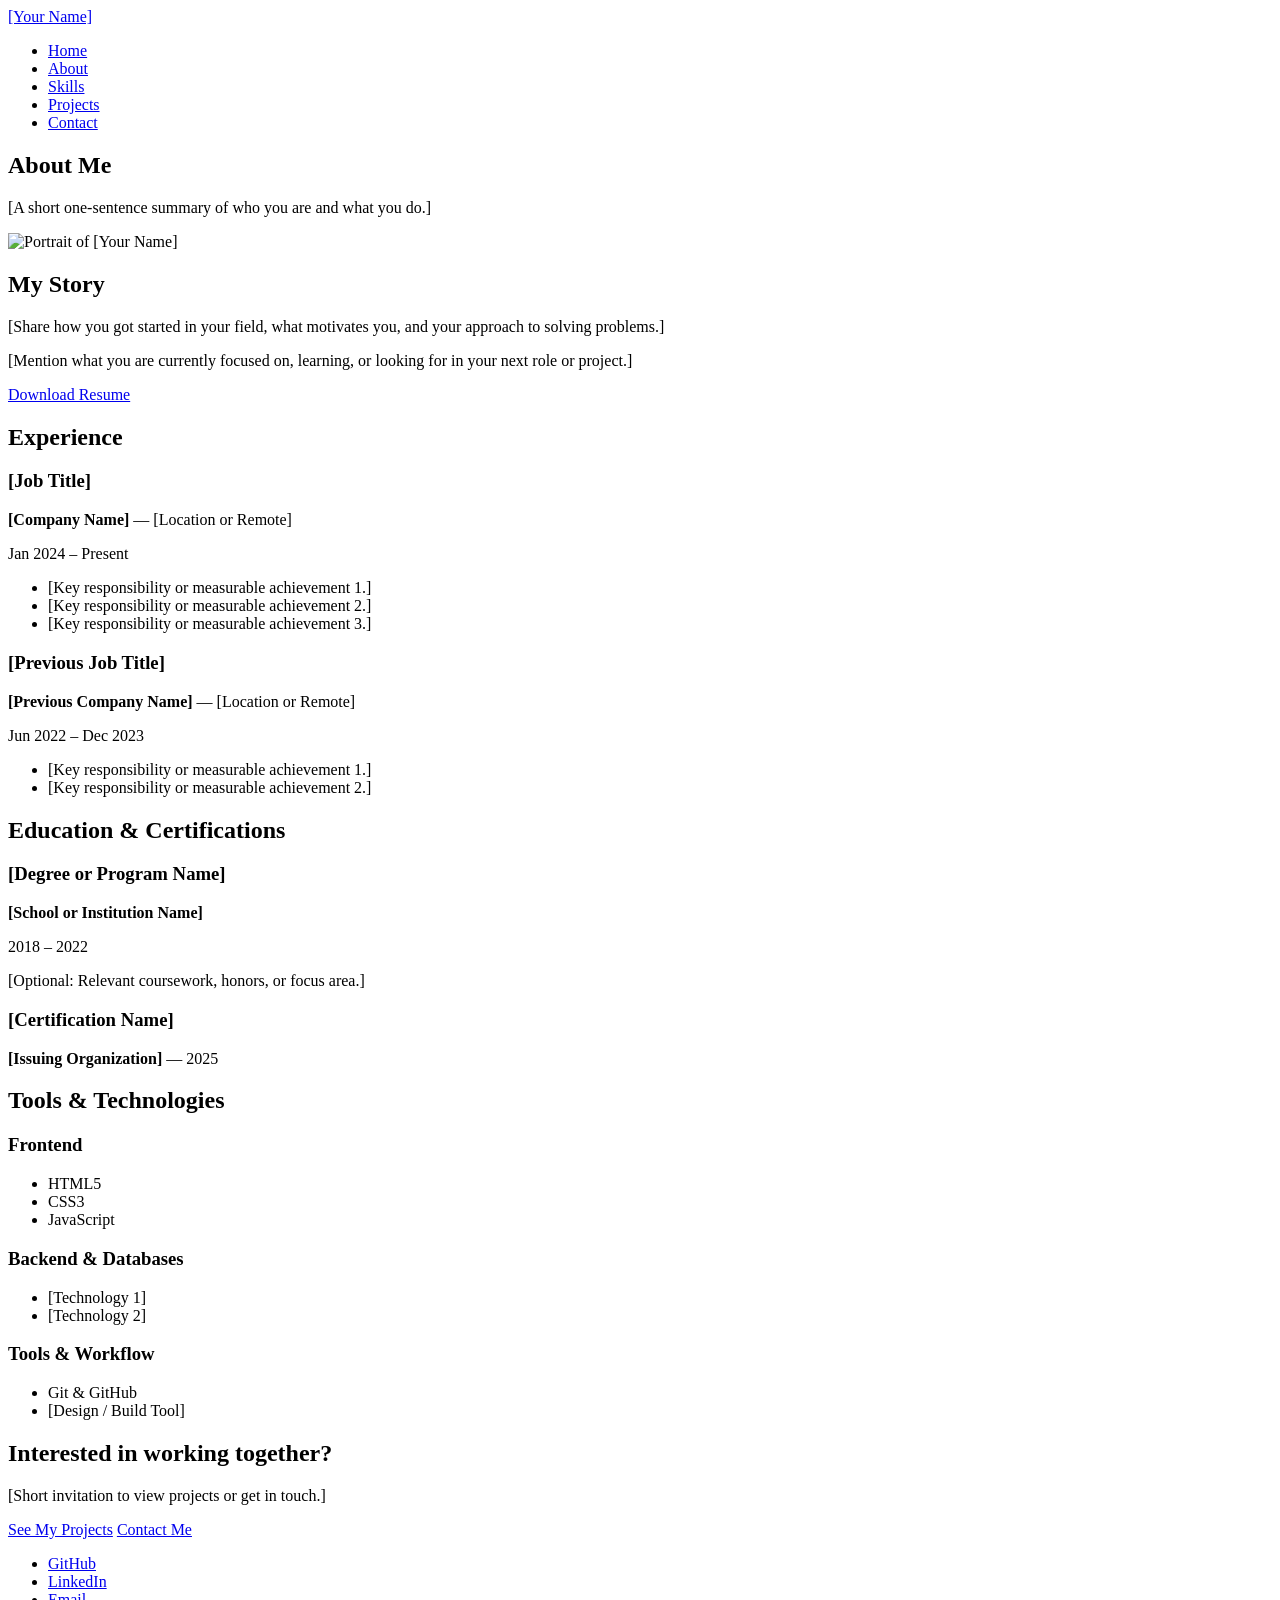
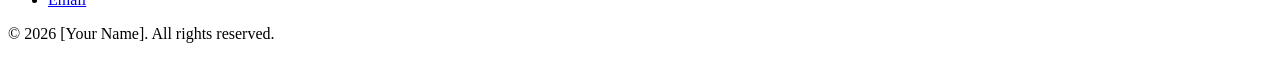
==== about.html @ 91abab89 "html structure of menu sir" ====
<!DOCTYPE html>
<html lang="en">
<head>
    <meta charset="UTF-8">
    <meta name="viewport" content="width=device-width, initial-scale=1.0">
    <meta name="description" content="Learn more about [Your Name], my background, experience, and skills.">
    <title>About | [Your Name]</title>
    <!-- Link to external stylesheet -->
    <link rel="stylesheet" href="styles.css">
</head>
<body>

    <!-- Header & Navigation -->
    <header>
        <div class="logo">
            <a href="index.html">[Your Name]</a>
        </div>
        <nav aria-label="Main Navigation">
            <ul>
                <li><a href="index.html">Home</a></li>
                <li><a href="about.html" aria-current="page">About</a></li>
                <li><a href="skills.html">Skills</a></li>
                <li><a href="projects.html">Projects</a></li>
                <li><a href="contact.html">Contact</a></li>
            </ul>
        </nav>
    </header>

    <!-- Main Content -->
    <main>

        <!-- Page Intro Section -->
        <section id="about-intro">
            <h1>About Me</h1>
            <p>[A short one-sentence summary of who you are and what you do.]</p>
            <img src="assets/profile.jpg" alt="Portrait of [Your Name]">
        </section>

        <!-- Detailed Bio / Story Section -->
        <section id="biography">
            <h2>My Story</h2>
            <p>
                [Share how you got started in your field, what motivates you, 
                and your approach to solving problems.]
            </p>
            <p>
                [Mention what you are currently focused on, learning, or looking for 
                in your next role or project.]
            </p>
            <a href="assets/resume.pdf" download>Download Resume</a>
        </section>

        <!-- Work Experience Section -->
        <section id="experience">
            <h2>Experience</h2>

            <article class="experience-item">
                <h3>[Job Title]</h3>
                <p><strong>[Company Name]</strong> &mdash; [Location or Remote]</p>
                <p><time datetime="2024-01">Jan 2024</time> &ndash; Present</p>
                <ul>
                    <li>[Key responsibility or measurable achievement 1.]</li>
                    <li>[Key responsibility or measurable achievement 2.]</li>
                    <li>[Key responsibility or measurable achievement 3.]</li>
                </ul>
            </article>

            <article class="experience-item">
                <h3>[Previous Job Title]</h3>
                <p><strong>[Previous Company Name]</strong> &mdash; [Location or Remote]</p>
                <p><time datetime="2022-06">Jun 2022</time> &ndash; <time datetime="2023-12">Dec 2023</time></p>
                <ul>
                    <li>[Key responsibility or measurable achievement 1.]</li>
                    <li>[Key responsibility or measurable achievement 2.]</li>
                </ul>
            </article>
        </section>

        <!-- Education & Certifications Section -->
        <section id="education">
            <h2>Education &amp; Certifications</h2>

            <article class="education-item">
                <h3>[Degree or Program Name]</h3>
                <p><strong>[School or Institution Name]</strong></p>
                <p><time datetime="2018">2018</time> &ndash; <time datetime="2022">2022</time></p>
                <p>[Optional: Relevant coursework, honors, or focus area.]</p>
            </article>

            <article class="certification-item">
                <h3>[Certification Name]</h3>
                <p><strong>[Issuing Organization]</strong> &mdash; <time datetime="2025">2025</time></p>
            </article>
        </section>

        <!-- Categorized Skills / Tools Section -->
        <section id="skills-overview">
            <h2>Tools &amp; Technologies</h2>

            <div class="skill-group">
                <h3>Frontend</h3>
                <ul>
                    <li>HTML5</li>
                    <li>CSS3</li>
                    <li>JavaScript</li>
                </ul>
            </div>

            <div class="skill-group">
                <h3>Backend &amp; Databases</h3>
                <ul>
                    <li>[Technology 1]</li>
                    <li>[Technology 2]</li>
                </ul>
            </div>

            <div class="skill-group">
                <h3>Tools &amp; Workflow</h3>
                <ul>
                    <li>Git &amp; GitHub</li>
                    <li>[Design / Build Tool]</li>
                </ul>
            </div>
        </section>

        <!-- Call to Action Section -->
        <section id="about-cta">
            <h2>Interested in working together?</h2>
            <p>[Short invitation to view projects or get in touch.]</p>
            <a href="index.html#projects">See My Projects</a>
            <a href="index.html#contact">Contact Me</a>
        </section>

    </main>

    <!-- Footer -->
    <footer>
        <ul aria-label="Social Links">
            <li><a href="#" target="_blank" rel="noopener noreferrer">GitHub</a></li>
            <li><a href="#" target="_blank" rel="noopener noreferrer">LinkedIn</a></li>
            <li><a href="mailto:youremail@example.com">Email</a></li>
        </ul>
        <p>&copy; 2026 [Your Name]. All rights reserved.</p>
    </footer>

    <!-- Link to external JavaScript -->
    <script src="script.js"></script>
</body>
</html>
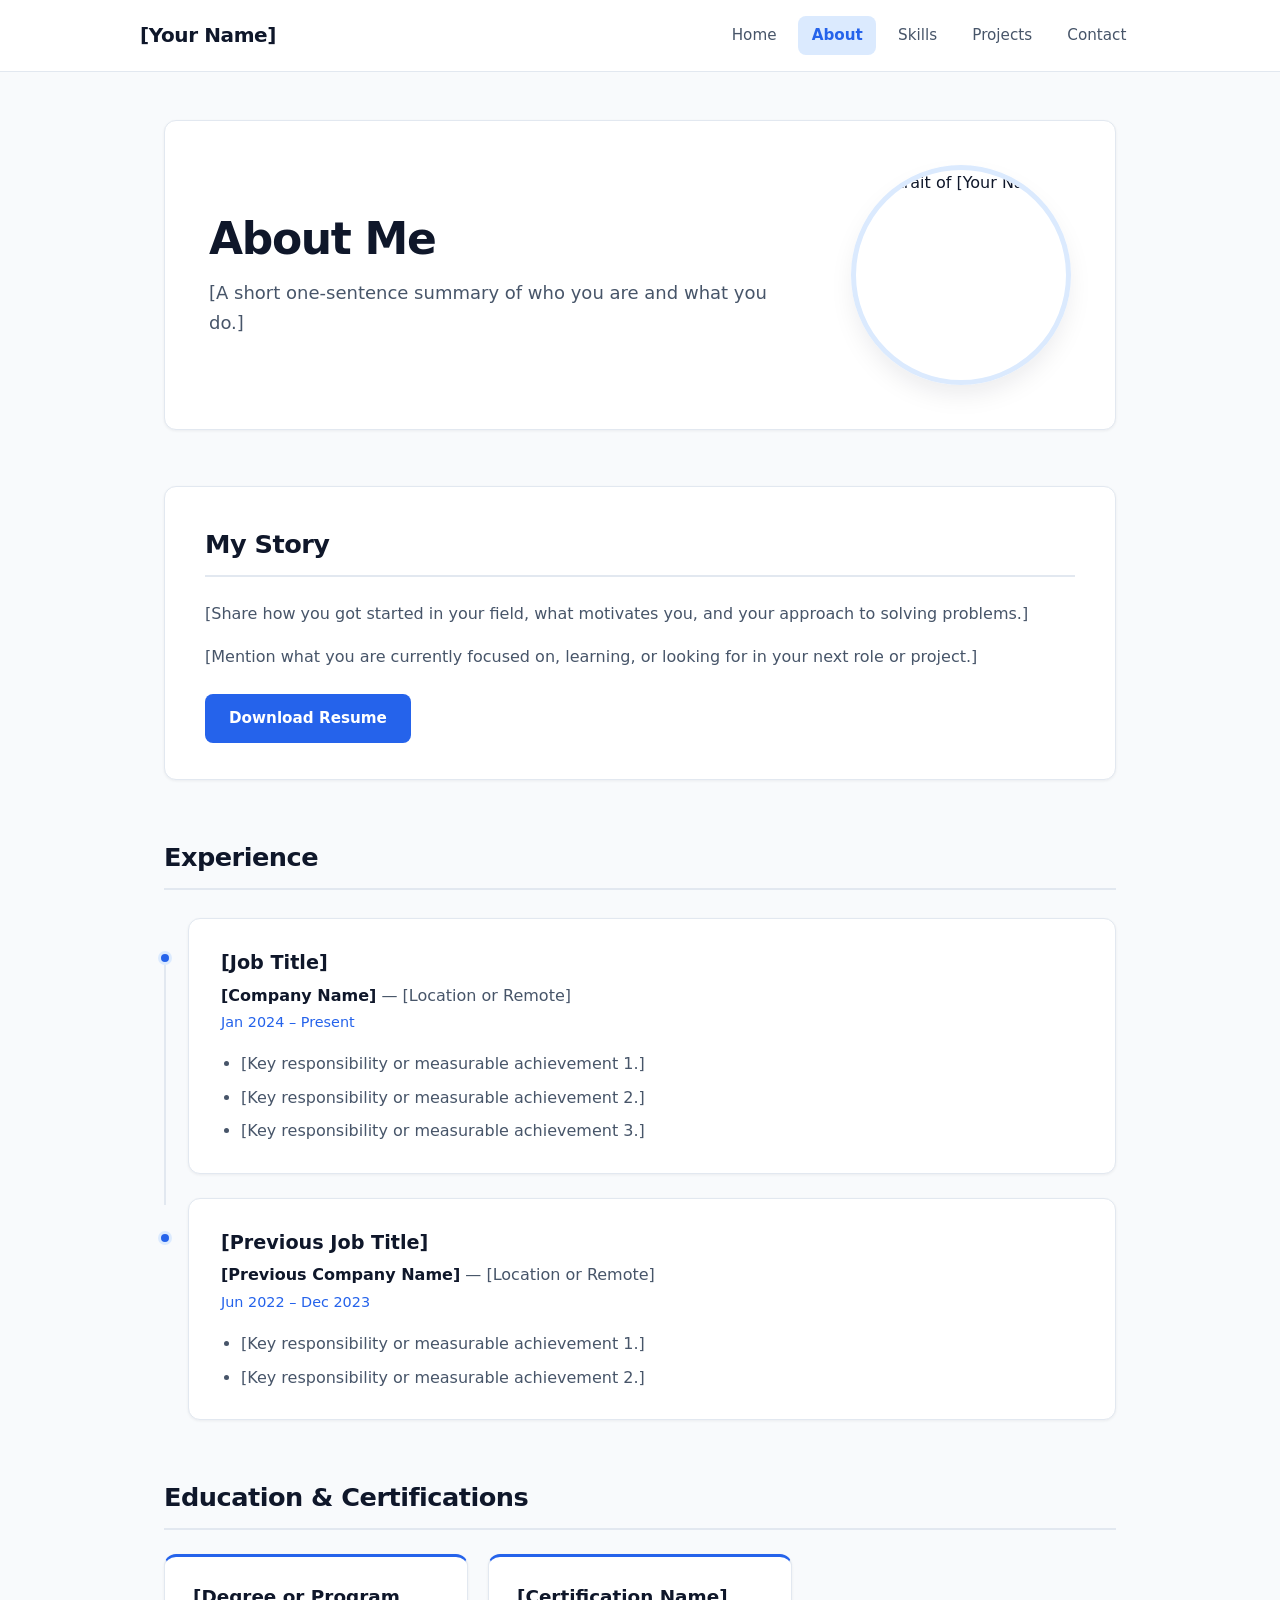
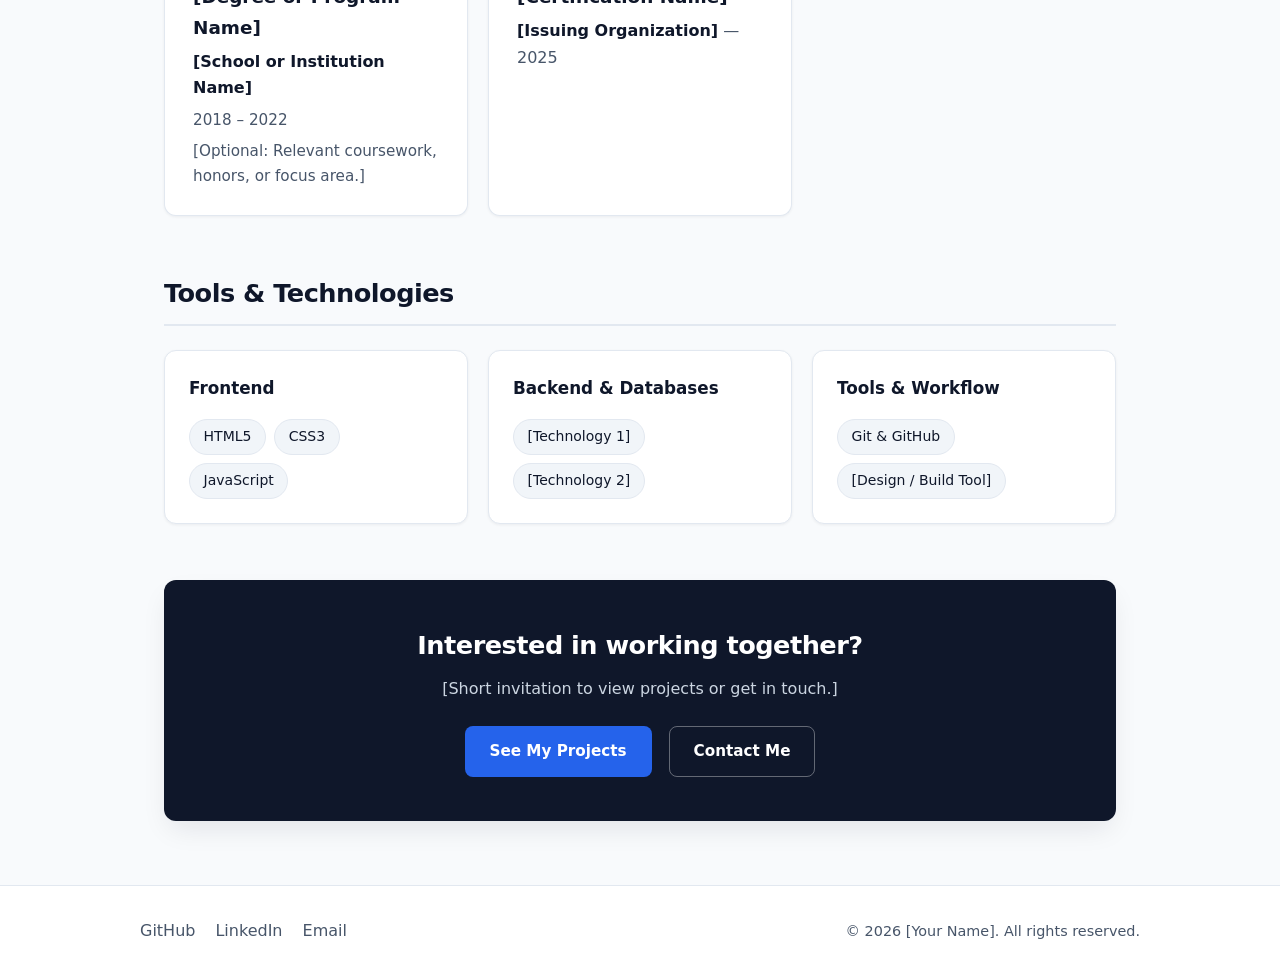
==== commit f2885ada: "gin butangan ko desing ang index kag about sir" ====
--- a/about.html
+++ b/about.html
@@ -6,7 +6,7 @@
     <meta name="description" content="Learn more about [Your Name], my background, experience, and skills.">
     <title>About | [Your Name]</title>
     <!-- Link to external stylesheet -->
-    <link rel="stylesheet" href="styles.css">
+    <link rel="stylesheet" href="asset/about.css">
 </head>
 <body>
 
--- a/asset/about.css
+++ b/asset/about.css
@@ -0,0 +1,519 @@
+/* =========================================
+   1. CSS Variables & Base Reset
+   ========================================= */
+:root {
+    --bg-main: #f8fafc;
+    --bg-surface: #ffffff;
+    --bg-subtle: #f1f5f9;
+    --text-main: #0f172a;
+    --text-muted: #475569;
+    --accent: #2563eb;
+    --accent-hover: #1d4ed8;
+    --accent-soft: #dbeafe;
+    --border: #e2e8f0;
+    --shadow-sm: 0 1px 3px rgba(15, 23, 42, 0.06);
+    --shadow-md: 0 12px 28px -6px rgba(15, 23, 42, 0.1);
+    --radius: 12px;
+    --max-width: 1000px;
+    --transition: 0.2s ease;
+}
+
+*,
+*::before,
+*::after {
+    box-sizing: border-box;
+    margin: 0;
+    padding: 0;
+}
+
+html {
+    scroll-behavior: smooth;
+}
+
+body {
+    font-family: system-ui, -apple-system, BlinkMacSystemFont, "Segoe UI", Roboto, sans-serif;
+    background-color: var(--bg-main);
+    color: var(--text-main);
+    line-height: 1.65;
+    min-height: 100vh;
+    display: flex;
+    flex-direction: column;
+}
+
+img {
+    max-width: 100%;
+    display: block;
+}
+
+a {
+    color: var(--accent);
+    text-decoration: none;
+    transition: color var(--transition), background-color var(--transition), border-color var(--transition), transform var(--transition);
+}
+
+a:focus-visible {
+    outline: 3px solid var(--accent-soft);
+    outline-offset: 2px;
+}
+
+/* =========================================
+   2. Header & Navigation
+   ========================================= */
+header {
+    position: sticky;
+    top: 0;
+    z-index: 100;
+    background-color: rgba(255, 255, 255, 0.92);
+    backdrop-filter: blur(10px);
+    border-bottom: 1px solid var(--border);
+    padding: 1rem max(1.5rem, calc((100% - var(--max-width)) / 2));
+    display: flex;
+    justify-content: space-between;
+    align-items: center;
+    gap: 1rem;
+}
+
+.logo a {
+    font-size: 1.25rem;
+    font-weight: 700;
+    color: var(--text-main);
+    letter-spacing: -0.02em;
+}
+
+nav ul {
+    list-style: none;
+    display: flex;
+    flex-wrap: wrap;
+    gap: 0.5rem;
+}
+
+nav a {
+    display: inline-block;
+    padding: 0.45rem 0.85rem;
+    border-radius: 8px;
+    color: var(--text-muted);
+    font-weight: 500;
+    font-size: 0.95rem;
+}
+
+nav a:hover {
+    color: var(--text-main);
+    background-color: var(--bg-subtle);
+}
+
+nav a[aria-current="page"] {
+    color: var(--accent);
+    background-color: var(--accent-soft);
+    font-weight: 600;
+}
+
+/* =========================================
+   3. Main Layout & Section Headings
+   ========================================= */
+main {
+    width: 100%;
+    max-width: var(--max-width);
+    margin: 0 auto;
+    padding: 3rem 1.5rem 4rem;
+    flex: 1;
+    display: flex;
+    flex-direction: column;
+    gap: 3.5rem;
+}
+
+section > h2 {
+    font-size: 1.6rem;
+    color: var(--text-main);
+    letter-spacing: -0.02em;
+    margin-bottom: 1.5rem;
+    padding-bottom: 0.6rem;
+    border-bottom: 2px solid var(--border);
+}
+
+p {
+    color: var(--text-muted);
+}
+
+/* =========================================
+   4. About Intro Section
+   ========================================= */
+#about-intro {
+    display: grid;
+    grid-template-columns: 1fr 220px;
+    grid-template-rows: auto auto;
+    gap: 0.85rem 3rem;
+    align-items: center;
+    background-color: var(--bg-surface);
+    border: 1px solid var(--border);
+    border-radius: var(--radius);
+    padding: 2.75rem;
+    box-shadow: var(--shadow-sm);
+}
+
+#about-intro h1 {
+    grid-column: 1;
+    grid-row: 1;
+    align-self: end;
+    font-size: clamp(2rem, 4vw, 2.75rem);
+    line-height: 1.15;
+    letter-spacing: -0.03em;
+    color: var(--text-main);
+}
+
+#about-intro p {
+    grid-column: 1;
+    grid-row: 2;
+    align-self: start;
+    font-size: 1.125rem;
+}
+
+#about-intro img {
+    grid-column: 2;
+    grid-row: 1 / 3;
+    width: 220px;
+    height: 220px;
+    object-fit: cover;
+    border-radius: 50%;
+    border: 5px solid var(--accent-soft);
+    box-shadow: var(--shadow-md);
+}
+
+/* =========================================
+   5. Biography / My Story Section
+   ========================================= */
+#biography {
+    background-color: var(--bg-surface);
+    border: 1px solid var(--border);
+    border-radius: var(--radius);
+    padding: 2.25rem 2.5rem;
+    box-shadow: var(--shadow-sm);
+}
+
+#biography p + p {
+    margin-top: 1rem;
+}
+
+#biography a[download] {
+    display: inline-block;
+    margin-top: 1.5rem;
+    padding: 0.75rem 1.5rem;
+    border-radius: 8px;
+    background-color: var(--accent);
+    color: #ffffff;
+    font-weight: 600;
+    font-size: 0.95rem;
+}
+
+#biography a[download]:hover {
+    background-color: var(--accent-hover);
+    transform: translateY(-1px);
+}
+
+/* =========================================
+   6. Experience Timeline Section
+   ========================================= */
+#experience {
+    display: flex;
+    flex-direction: column;
+    gap: 1.5rem;
+}
+
+#experience > h2 {
+    margin-bottom: 0.25rem;
+}
+
+.experience-item {
+    position: relative;
+    margin-left: 1.5rem;
+    background-color: var(--bg-surface);
+    border: 1px solid var(--border);
+    border-radius: var(--radius);
+    padding: 1.75rem 2rem;
+    box-shadow: var(--shadow-sm);
+}
+
+/* Timeline dot */
+.experience-item::before {
+    content: "";
+    position: absolute;
+    left: -1.5rem;
+    top: 2rem;
+    width: 14px;
+    height: 14px;
+    border-radius: 50%;
+    background-color: var(--accent);
+    border: 3px solid var(--accent-soft);
+    transform: translateX(-50%);
+}
+
+/* Timeline vertical connector line */
+.experience-item::after {
+    content: "";
+    position: absolute;
+    left: -1.5rem;
+    top: 2.9rem;
+    bottom: -2rem;
+    width: 2px;
+    background-color: var(--border);
+    transform: translateX(-50%);
+}
+
+.experience-item:last-of-type::after {
+    display: none;
+}
+
+.experience-item h3 {
+    font-size: 1.2rem;
+    color: var(--text-main);
+    margin-bottom: 0.25rem;
+}
+
+.experience-item p strong {
+    color: var(--text-main);
+}
+
+.experience-item p:has(time) {
+    font-size: 0.9rem;
+    color: var(--accent);
+    font-weight: 500;
+    margin-top: 0.15rem;
+}
+
+.experience-item ul {
+    margin-top: 1rem;
+    padding-left: 1.25rem;
+    color: var(--text-muted);
+}
+
+.experience-item li + li {
+    margin-top: 0.45rem;
+}
+
+/* =========================================
+   7. Education & Certifications Section
+   ========================================= */
+#education {
+    display: grid;
+    grid-template-columns: repeat(auto-fit, minmax(280px, 1fr));
+    gap: 1.25rem;
+}
+
+#education > h2 {
+    grid-column: 1 / -1;
+    margin-bottom: 0.25rem;
+}
+
+.education-item,
+.certification-item {
+    background-color: var(--bg-surface);
+    border: 1px solid var(--border);
+    border-top: 3px solid var(--accent);
+    border-radius: var(--radius);
+    padding: 1.6rem 1.75rem;
+    box-shadow: var(--shadow-sm);
+}
+
+.education-item h3,
+.certification-item h3 {
+    font-size: 1.15rem;
+    color: var(--text-main);
+    margin-bottom: 0.35rem;
+}
+
+.education-item p strong,
+.certification-item p strong {
+    color: var(--text-main);
+}
+
+.education-item p + p,
+.certification-item p + p {
+    margin-top: 0.4rem;
+    font-size: 0.95rem;
+}
+
+/* =========================================
+   8. Tools & Technologies Section
+   ========================================= */
+#skills-overview {
+    display: grid;
+    grid-template-columns: repeat(auto-fit, minmax(260px, 1fr));
+    gap: 1.25rem;
+}
+
+#skills-overview > h2 {
+    grid-column: 1 / -1;
+    margin-bottom: 0.25rem;
+}
+
+.skill-group {
+    background-color: var(--bg-surface);
+    border: 1px solid var(--border);
+    border-radius: var(--radius);
+    padding: 1.5rem;
+    box-shadow: var(--shadow-sm);
+}
+
+.skill-group h3 {
+    font-size: 1.05rem;
+    color: var(--text-main);
+    margin-bottom: 1rem;
+}
+
+.skill-group ul {
+    list-style: none;
+    display: flex;
+    flex-wrap: wrap;
+    gap: 0.5rem;
+}
+
+.skill-group li {
+    background-color: var(--bg-subtle);
+    color: var(--text-main);
+    border: 1px solid var(--border);
+    padding: 0.35rem 0.85rem;
+    border-radius: 999px;
+    font-size: 0.875rem;
+    font-weight: 500;
+}
+
+/* =========================================
+   9. Call to Action Banner
+   ========================================= */
+#about-cta {
+    background-color: var(--text-main);
+    color: #ffffff;
+    border-radius: var(--radius);
+    padding: 2.75rem 2rem;
+    text-align: center;
+    box-shadow: var(--shadow-md);
+}
+
+#about-cta h2 {
+    color: #ffffff;
+    border-bottom: none;
+    margin-bottom: 0.6rem;
+    padding-bottom: 0;
+}
+
+#about-cta p {
+    color: #cbd5e1;
+    max-width: 55ch;
+    margin: 0 auto;
+}
+
+#about-cta a {
+    display: inline-block;
+    margin-top: 1.5rem;
+    padding: 0.75rem 1.5rem;
+    border-radius: 8px;
+    font-weight: 600;
+    font-size: 0.95rem;
+    background-color: var(--accent);
+    color: #ffffff;
+    border: 1px solid transparent;
+}
+
+#about-cta a:hover {
+    background-color: var(--accent-hover);
+    transform: translateY(-1px);
+}
+
+#about-cta a + a {
+    margin-left: 0.75rem;
+    background-color: transparent;
+    color: #ffffff;
+    border-color: rgba(255, 255, 255, 0.35);
+}
+
+#about-cta a + a:hover {
+    background-color: rgba(255, 255, 255, 0.1);
+    border-color: #ffffff;
+}
+
+/* =========================================
+   10. Footer
+   ========================================= */
+footer {
+    border-top: 1px solid var(--border);
+    background-color: var(--bg-surface);
+    padding: 2rem max(1.5rem, calc((100% - var(--max-width)) / 2));
+    display: flex;
+    flex-wrap: wrap;
+    justify-content: space-between;
+    align-items: center;
+    gap: 1rem;
+}
+
+footer ul {
+    list-style: none;
+    display: flex;
+    gap: 1.25rem;
+}
+
+footer a {
+    color: var(--text-muted);
+    font-weight: 500;
+}
+
+footer a:hover {
+    color: var(--accent);
+}
+
+footer p {
+    font-size: 0.9rem;
+}
+
+/* =========================================
+   11. Responsive Adjustments (Mobile)
+   ========================================= */
+@media (max-width: 768px) {
+    header {
+        flex-direction: column;
+        align-items: flex-start;
+    }
+
+    #about-intro {
+        grid-template-columns: 1fr;
+        text-align: center;
+        padding: 2rem 1.5rem;
+        gap: 1.25rem;
+    }
+
+    #about-intro h1,
+    #about-intro p,
+    #about-intro img {
+        grid-column: 1;
+        grid-row: auto;
+        justify-self: center;
+    }
+
+    #about-intro img {
+        width: 170px;
+        height: 170px;
+        order: -1;
+    }
+
+    #biography {
+        padding: 1.5rem;
+    }
+
+    .experience-item {
+        margin-left: 1rem;
+        padding: 1.5rem;
+    }
+
+    .experience-item::before,
+    .experience-item::after {
+        left: -1rem;
+    }
+
+    #about-cta a + a {
+        margin-left: 0;
+        margin-top: 0.75rem;
+    }
+
+    footer {
+        flex-direction: column;
+        text-align: center;
+    }
+}
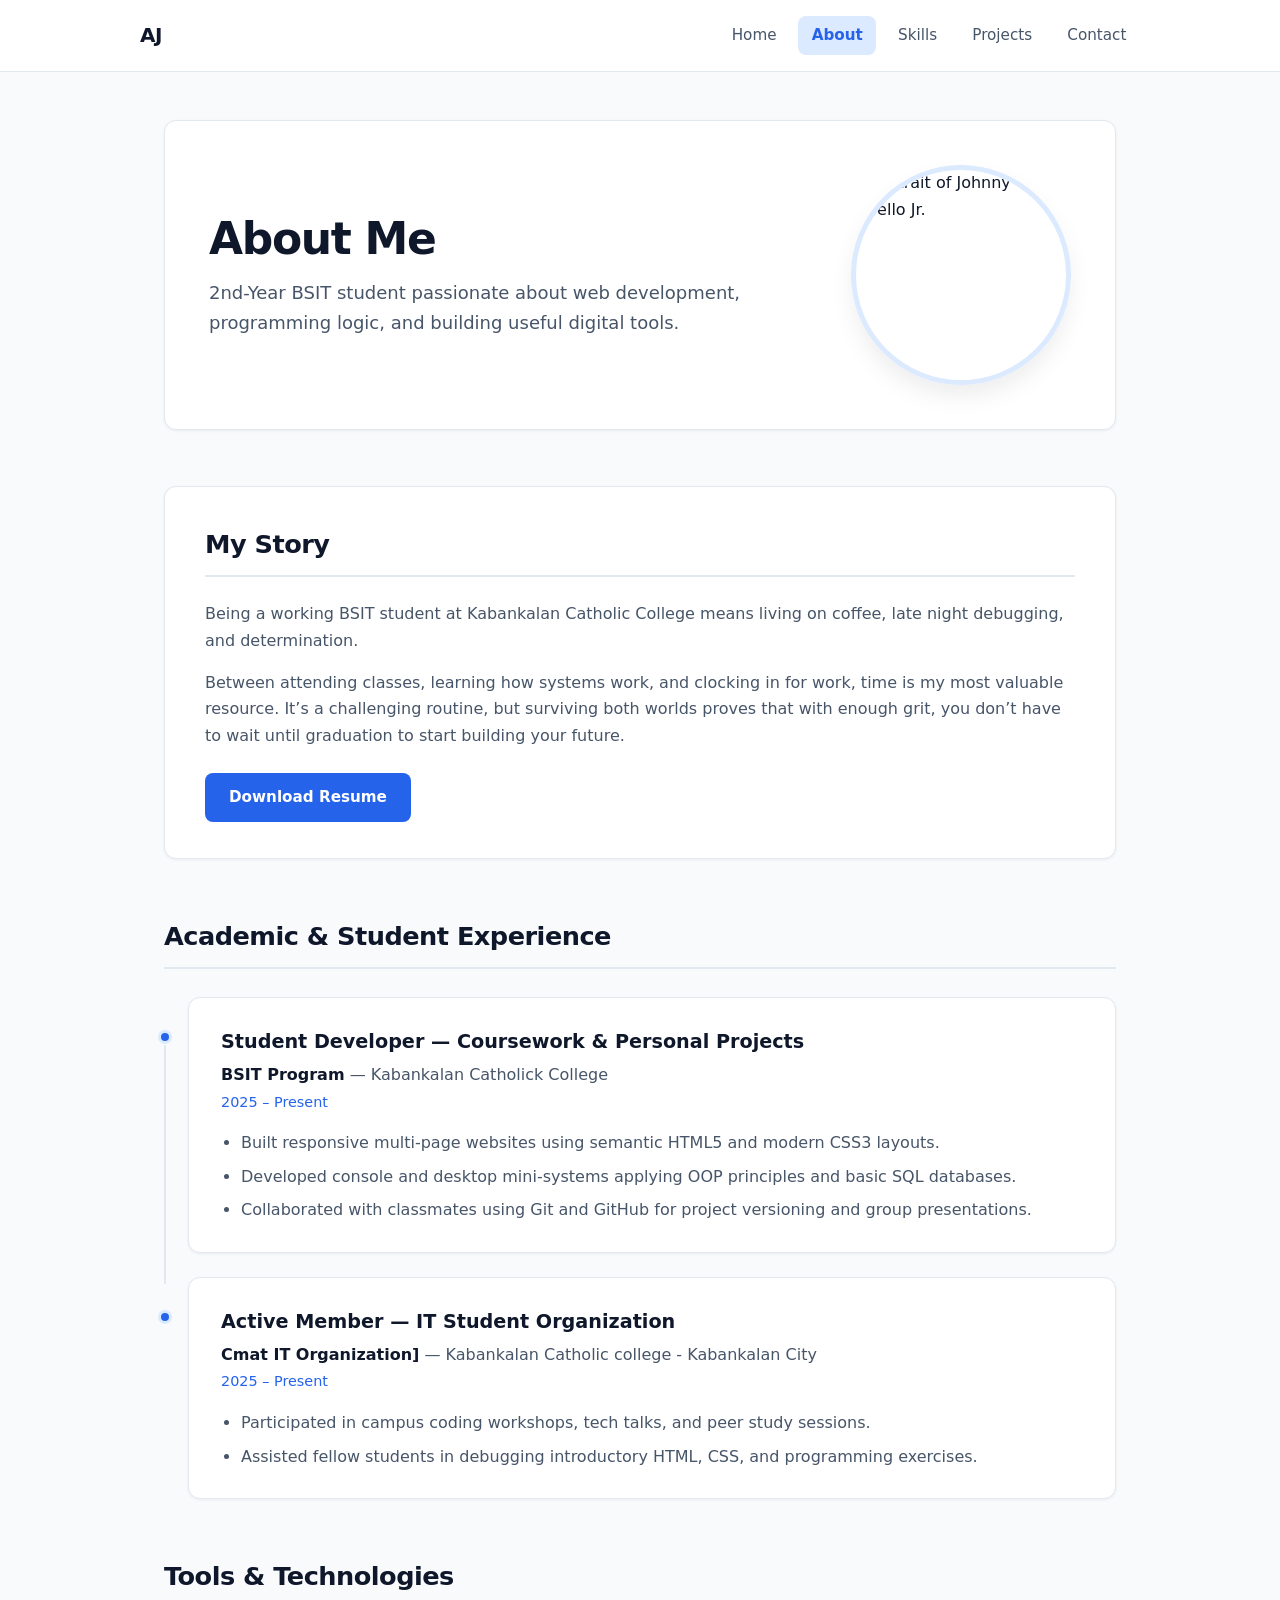
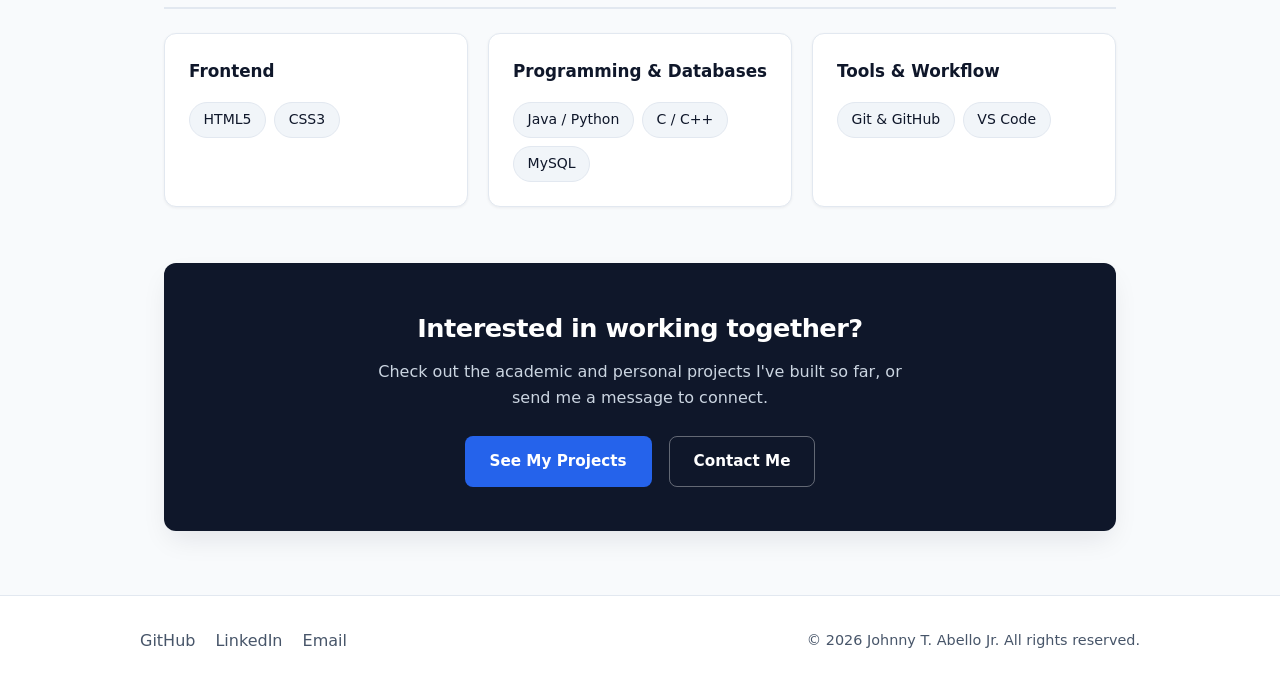
==== commit c5f6b63a: "changing details on index and about" ====
--- a/about.html
+++ b/about.html
@@ -3,8 +3,8 @@
 <head>
     <meta charset="UTF-8">
     <meta name="viewport" content="width=device-width, initial-scale=1.0">
-    <meta name="description" content="Learn more about [Your Name], my background, experience, and skills.">
-    <title>About | [Your Name]</title>
+    <meta name="description" content="Learn more about Johnny T. Abello Jr., a 2nd-Year BSIT student, his academic background, and technical growth.">
+    <title>About | Johnny T. Abello Jr.</title>
     <!-- Link to external stylesheet -->
     <link rel="stylesheet" href="asset/about.css">
 </head>
@@ -13,7 +13,7 @@
     <!-- Header & Navigation -->
     <header>
         <div class="logo">
-            <a href="index.html">[Your Name]</a>
+            <a href="index.html">AJ</a>
         </div>
         <nav aria-label="Main Navigation">
             <ul>
@@ -32,64 +32,45 @@
         <!-- Page Intro Section -->
         <section id="about-intro">
             <h1>About Me</h1>
-            <p>[A short one-sentence summary of who you are and what you do.]</p>
-            <img src="assets/profile.jpg" alt="Portrait of [Your Name]">
+            <p>2nd-Year BSIT student passionate about web development, programming logic, and building useful digital tools.</p>
+            <img src="assets/profile.jpg" alt="Portrait of Johnny T. Abello Jr.">
         </section>
 
         <!-- Detailed Bio / Story Section -->
         <section id="biography">
             <h2>My Story</h2>
             <p>
-                [Share how you got started in your field, what motivates you, 
-                and your approach to solving problems.]
+                Being a working BSIT student at Kabankalan Catholic College means living on coffee, late night debugging, and determination. 
             </p>
             <p>
-                [Mention what you are currently focused on, learning, or looking for 
-                in your next role or project.]
+                Between attending classes, learning how systems work, and clocking in for work, time is my most valuable resource. It’s a challenging routine, but surviving both worlds proves that with enough grit, you don’t have to wait until graduation to start building your future.
             </p>
             <a href="assets/resume.pdf" download>Download Resume</a>
         </section>
 
-        <!-- Work Experience Section -->
+        <!-- Academic & Student Experience Section -->
         <section id="experience">
-            <h2>Experience</h2>
+            <h2>Academic &amp; Student Experience</h2>
 
             <article class="experience-item">
-                <h3>[Job Title]</h3>
-                <p><strong>[Company Name]</strong> &mdash; [Location or Remote]</p>
-                <p><time datetime="2024-01">Jan 2024</time> &ndash; Present</p>
+                <h3>Student Developer &mdash; Coursework &amp; Personal Projects</h3>
+                <p><strong>BSIT Program</strong> &mdash; Kabankalan Catholick College</p>
+                <p><time datetime="2025-08">2025</time> &ndash; Present</p>
                 <ul>
-                    <li>[Key responsibility or measurable achievement 1.]</li>
-                    <li>[Key responsibility or measurable achievement 2.]</li>
-                    <li>[Key responsibility or measurable achievement 3.]</li>
+                    <li>Built responsive multi-page websites using semantic HTML5 and modern CSS3 layouts.</li>
+                    <li>Developed console and desktop mini-systems applying OOP principles and basic SQL databases.</li>
+                    <li>Collaborated with classmates using Git and GitHub for project versioning and group presentations.</li>
                 </ul>
             </article>
 
             <article class="experience-item">
-                <h3>[Previous Job Title]</h3>
-                <p><strong>[Previous Company Name]</strong> &mdash; [Location or Remote]</p>
-                <p><time datetime="2022-06">Jun 2022</time> &ndash; <time datetime="2023-12">Dec 2023</time></p>
+                <h3>Active Member &mdash; IT Student Organization</h3>
+                <p><strong>Cmat IT Organization]</strong> &mdash; Kabankalan Catholic college - Kabankalan City</p>
+                <p><time datetime="2025-09">2025</time> &ndash; Present</p>
                 <ul>
-                    <li>[Key responsibility or measurable achievement 1.]</li>
-                    <li>[Key responsibility or measurable achievement 2.]</li>
+                    <li>Participated in campus coding workshops, tech talks, and peer study sessions.</li>
+                    <li>Assisted fellow students in debugging introductory HTML, CSS, and programming exercises.</li>
                 </ul>
-            </article>
-        </section>
-
-        <!-- Education & Certifications Section -->
-        <section id="education">
-            <h2>Education &amp; Certifications</h2>
-
-            <article class="education-item">
-                <h3>[Degree or Program Name]</h3>
-                <p><strong>[School or Institution Name]</strong></p>
-                <p><time datetime="2018">2018</time> &ndash; <time datetime="2022">2022</time></p>
-                <p>[Optional: Relevant coursework, honors, or focus area.]</p>
-            </article>
-
-            <article class="certification-item">
-                <h3>[Certification Name]</h3>
-                <p><strong>[Issuing Organization]</strong> &mdash; <time datetime="2025">2025</time></p>
             </article>
         </section>
 
@@ -102,15 +83,15 @@
                 <ul>
                     <li>HTML5</li>
                     <li>CSS3</li>
-                    <li>JavaScript</li>
                 </ul>
             </div>
 
             <div class="skill-group">
-                <h3>Backend &amp; Databases</h3>
+                <h3>Programming &amp; Databases</h3>
                 <ul>
-                    <li>[Technology 1]</li>
-                    <li>[Technology 2]</li>
+                    <li>Java / Python</li>
+                    <li>C / C++</li>
+                    <li>MySQL</li>
                 </ul>
             </div>
 
@@ -118,7 +99,7 @@
                 <h3>Tools &amp; Workflow</h3>
                 <ul>
                     <li>Git &amp; GitHub</li>
-                    <li>[Design / Build Tool]</li>
+                    <li>VS Code</li>
                 </ul>
             </div>
         </section>
@@ -126,9 +107,9 @@
         <!-- Call to Action Section -->
         <section id="about-cta">
             <h2>Interested in working together?</h2>
-            <p>[Short invitation to view projects or get in touch.]</p>
-            <a href="index.html#projects">See My Projects</a>
-            <a href="index.html#contact">Contact Me</a>
+            <p>Check out the academic and personal projects I've built so far, or send me a message to connect.</p>
+            <a href="projects.html">See My Projects</a>
+            <a href="contact.html">Contact Me</a>
         </section>
 
     </main>
@@ -138,9 +119,9 @@
         <ul aria-label="Social Links">
             <li><a href="#" target="_blank" rel="noopener noreferrer">GitHub</a></li>
             <li><a href="#" target="_blank" rel="noopener noreferrer">LinkedIn</a></li>
-            <li><a href="mailto:youremail@example.com">Email</a></li>
+            <li><a href="mailto:johnny.abello@example.com">Email</a></li>
         </ul>
-        <p>&copy; 2026 [Your Name]. All rights reserved.</p>
+        <p>&copy; 2026 Johnny T. Abello Jr. All rights reserved.</p>
     </footer>
 
     <!-- Link to external JavaScript -->
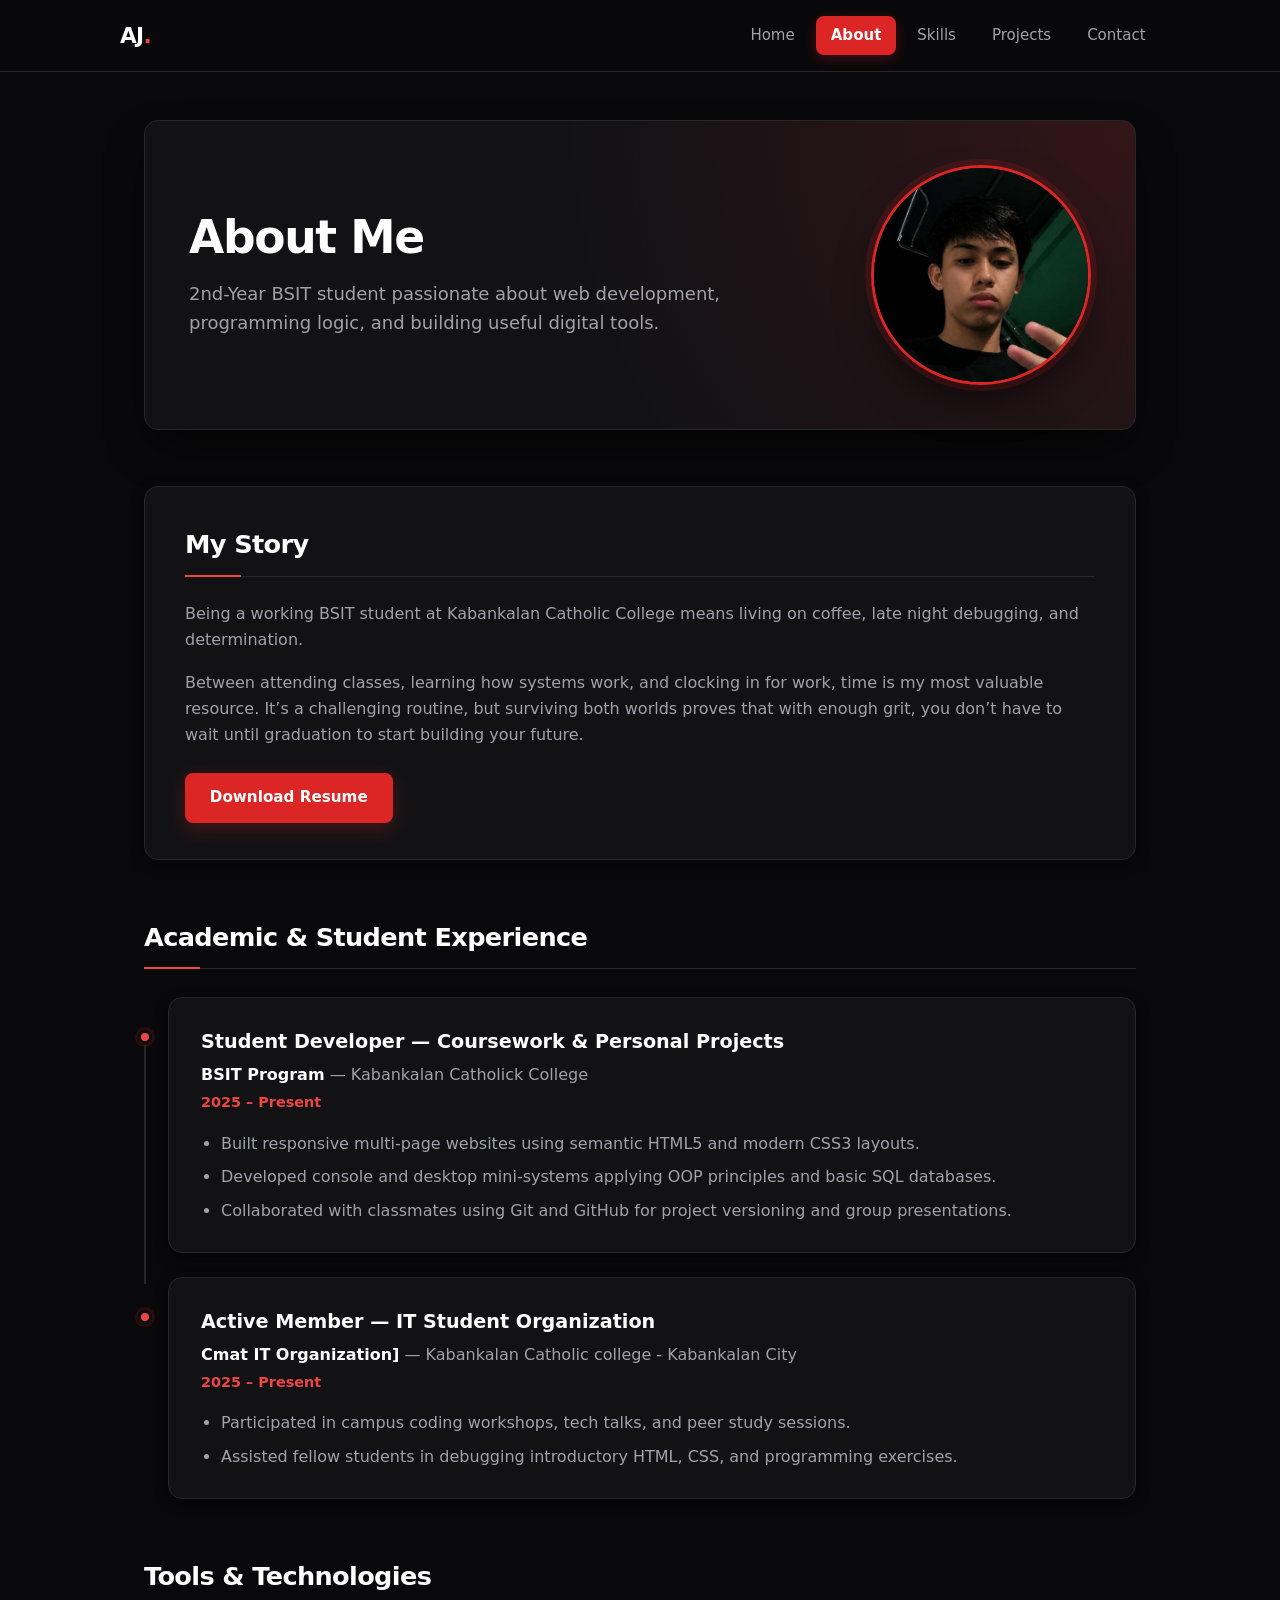
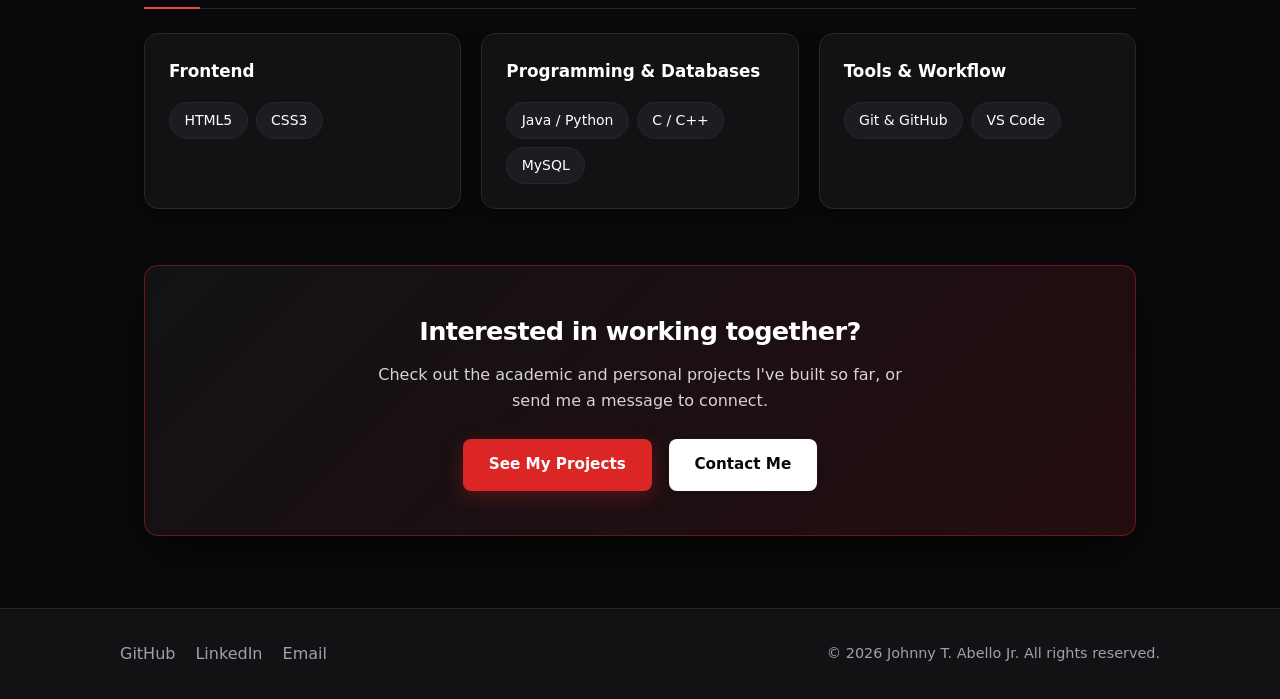
==== commit 6c063c14: "putting information on projects and adding some picture" ====
--- a/about.html
+++ b/about.html
@@ -33,7 +33,7 @@
         <section id="about-intro">
             <h1>About Me</h1>
             <p>2nd-Year BSIT student passionate about web development, programming logic, and building useful digital tools.</p>
-            <img src="assets/profile.jpg" alt="Portrait of Johnny T. Abello Jr.">
+            <img src="asset/photo/profile.jpg" alt="Portrait of Johnny T. Abello Jr.">
         </section>
 
         <!-- Detailed Bio / Story Section -->
--- a/asset/about.css
+++ b/asset/about.css
@@ -2,20 +2,21 @@
    1. CSS Variables & Base Reset
    ========================================= */
 :root {
-    --bg-main: #f8fafc;
-    --bg-surface: #ffffff;
-    --bg-subtle: #f1f5f9;
-    --text-main: #0f172a;
-    --text-muted: #475569;
-    --accent: #2563eb;
-    --accent-hover: #1d4ed8;
-    --accent-soft: #dbeafe;
-    --border: #e2e8f0;
-    --shadow-sm: 0 1px 3px rgba(15, 23, 42, 0.06);
-    --shadow-md: 0 12px 28px -6px rgba(15, 23, 42, 0.1);
-    --radius: 12px;
-    --max-width: 1000px;
-    --transition: 0.2s ease;
+    --bg-main: #09090b;
+    --bg-surface: #121215;
+    --bg-subtle: #1c1c21;
+    --text-main: #ffffff;
+    --text-muted: #a1a1aa;
+    --accent: #dc2626;
+    --accent-bright: #ef4444;
+    --accent-soft: rgba(220, 38, 38, 0.15);
+    --accent-glow: rgba(220, 38, 38, 0.28);
+    --border: #27272a;
+    --shadow-sm: 0 4px 14px rgba(0, 0, 0, 0.45);
+    --shadow-md: 0 20px 45px -12px rgba(0, 0, 0, 0.75);
+    --radius: 14px;
+    --max-width: 1040px;
+    --transition: 0.22s cubic-bezier(0.4, 0, 0.2, 1);
 }
 
 *,
@@ -28,6 +29,12 @@
 
 html {
     scroll-behavior: smooth;
+    color-scheme: dark;
+}
+
+::selection {
+    background-color: var(--accent);
+    color: #ffffff;
 }
 
 body {
@@ -46,14 +53,14 @@
 }
 
 a {
-    color: var(--accent);
+    color: var(--accent-bright);
     text-decoration: none;
-    transition: color var(--transition), background-color var(--transition), border-color var(--transition), transform var(--transition);
+    transition: color var(--transition), background-color var(--transition), border-color var(--transition), box-shadow var(--transition), transform var(--transition);
 }
 
 a:focus-visible {
-    outline: 3px solid var(--accent-soft);
-    outline-offset: 2px;
+    outline: 2px solid var(--accent-bright);
+    outline-offset: 3px;
 }
 
 /* =========================================
@@ -63,8 +70,8 @@
     position: sticky;
     top: 0;
     z-index: 100;
-    background-color: rgba(255, 255, 255, 0.92);
-    backdrop-filter: blur(10px);
+    background-color: rgba(9, 9, 11, 0.88);
+    backdrop-filter: blur(12px);
     border-bottom: 1px solid var(--border);
     padding: 1rem max(1.5rem, calc((100% - var(--max-width)) / 2));
     display: flex;
@@ -74,26 +81,31 @@
 }
 
 .logo a {
-    font-size: 1.25rem;
-    font-weight: 700;
-    color: var(--text-main);
-    letter-spacing: -0.02em;
+    font-size: 1.35rem;
+    font-weight: 800;
+    color: var(--text-main);
+    letter-spacing: -0.03em;
+}
+
+.logo a::after {
+    content: ".";
+    color: var(--accent-bright);
 }
 
 nav ul {
     list-style: none;
     display: flex;
     flex-wrap: wrap;
-    gap: 0.5rem;
+    gap: 0.45rem;
 }
 
 nav a {
     display: inline-block;
-    padding: 0.45rem 0.85rem;
+    padding: 0.45rem 0.9rem;
     border-radius: 8px;
     color: var(--text-muted);
     font-weight: 500;
-    font-size: 0.95rem;
+    font-size: 0.94rem;
 }
 
 nav a:hover {
@@ -102,9 +114,10 @@
 }
 
 nav a[aria-current="page"] {
-    color: var(--accent);
-    background-color: var(--accent-soft);
+    color: #ffffff;
+    background-color: var(--accent);
     font-weight: 600;
+    box-shadow: 0 4px 14px var(--accent-glow);
 }
 
 /* =========================================
@@ -114,7 +127,7 @@
     width: 100%;
     max-width: var(--max-width);
     margin: 0 auto;
-    padding: 3rem 1.5rem 4rem;
+    padding: 3rem 1.5rem 4.5rem;
     flex: 1;
     display: flex;
     flex-direction: column;
@@ -123,11 +136,23 @@
 
 section > h2 {
     font-size: 1.6rem;
-    color: var(--text-main);
-    letter-spacing: -0.02em;
+    font-weight: 700;
+    color: var(--text-main);
+    letter-spacing: -0.025em;
     margin-bottom: 1.5rem;
-    padding-bottom: 0.6rem;
-    border-bottom: 2px solid var(--border);
+    padding-bottom: 0.65rem;
+    border-bottom: 1px solid var(--border);
+    position: relative;
+}
+
+section > h2::after {
+    content: "";
+    position: absolute;
+    left: 0;
+    bottom: -1px;
+    width: 56px;
+    height: 2px;
+    background-color: var(--accent-bright);
 }
 
 p {
@@ -143,18 +168,19 @@
     grid-template-rows: auto auto;
     gap: 0.85rem 3rem;
     align-items: center;
-    background-color: var(--bg-surface);
+    background: radial-gradient(circle at top right, rgba(220, 38, 38, 0.16), transparent 55%), var(--bg-surface);
     border: 1px solid var(--border);
     border-radius: var(--radius);
     padding: 2.75rem;
-    box-shadow: var(--shadow-sm);
+    box-shadow: var(--shadow-md);
 }
 
 #about-intro h1 {
     grid-column: 1;
     grid-row: 1;
     align-self: end;
-    font-size: clamp(2rem, 4vw, 2.75rem);
+    font-size: clamp(2rem, 4vw, 2.85rem);
+    font-weight: 800;
     line-height: 1.15;
     letter-spacing: -0.03em;
     color: var(--text-main);
@@ -174,8 +200,8 @@
     height: 220px;
     object-fit: cover;
     border-radius: 50%;
-    border: 5px solid var(--accent-soft);
-    box-shadow: var(--shadow-md);
+    border: 3px solid var(--accent);
+    box-shadow: 0 0 0 6px var(--accent-soft), var(--shadow-md);
 }
 
 /* =========================================
@@ -196,17 +222,18 @@
 #biography a[download] {
     display: inline-block;
     margin-top: 1.5rem;
-    padding: 0.75rem 1.5rem;
+    padding: 0.78rem 1.55rem;
     border-radius: 8px;
     background-color: var(--accent);
     color: #ffffff;
     font-weight: 600;
     font-size: 0.95rem;
+    box-shadow: 0 6px 20px var(--accent-glow);
 }
 
 #biography a[download]:hover {
-    background-color: var(--accent-hover);
-    transform: translateY(-1px);
+    background-color: var(--accent-bright);
+    transform: translateY(-2px);
 }
 
 /* =========================================
@@ -230,9 +257,14 @@
     border-radius: var(--radius);
     padding: 1.75rem 2rem;
     box-shadow: var(--shadow-sm);
-}
-
-/* Timeline dot */
+    transition: border-color var(--transition), transform var(--transition);
+}
+
+.experience-item:hover {
+    border-color: rgba(239, 68, 68, 0.55);
+    transform: translateX(3px);
+}
+
 .experience-item::before {
     content: "";
     position: absolute;
@@ -241,12 +273,12 @@
     width: 14px;
     height: 14px;
     border-radius: 50%;
-    background-color: var(--accent);
-    border: 3px solid var(--accent-soft);
+    background-color: var(--accent-bright);
+    border: 3px solid var(--bg-main);
+    box-shadow: 0 0 0 3px var(--accent-soft);
     transform: translateX(-50%);
 }
 
-/* Timeline vertical connector line */
 .experience-item::after {
     content: "";
     position: absolute;
@@ -269,13 +301,13 @@
 }
 
 .experience-item p strong {
-    color: var(--text-main);
+    color: #ffffff;
 }
 
 .experience-item p:has(time) {
     font-size: 0.9rem;
-    color: var(--accent);
-    font-weight: 500;
+    color: var(--accent-bright);
+    font-weight: 600;
     margin-top: 0.15rem;
 }
 
@@ -311,6 +343,12 @@
     border-radius: var(--radius);
     padding: 1.6rem 1.75rem;
     box-shadow: var(--shadow-sm);
+    transition: transform var(--transition), border-color var(--transition);
+}
+
+.education-item:hover,
+.certification-item:hover {
+    transform: translateY(-3px);
 }
 
 .education-item h3,
@@ -322,7 +360,7 @@
 
 .education-item p strong,
 .certification-item p strong {
-    color: var(--text-main);
+    color: #ffffff;
 }
 
 .education-item p + p,
@@ -370,18 +408,24 @@
     background-color: var(--bg-subtle);
     color: var(--text-main);
     border: 1px solid var(--border);
-    padding: 0.35rem 0.85rem;
+    padding: 0.38rem 0.9rem;
     border-radius: 999px;
     font-size: 0.875rem;
     font-weight: 500;
+    transition: border-color var(--transition), background-color var(--transition);
+}
+
+.skill-group li:hover {
+    border-color: var(--accent-bright);
+    background-color: var(--accent-soft);
 }
 
 /* =========================================
    9. Call to Action Banner
    ========================================= */
 #about-cta {
-    background-color: var(--text-main);
-    color: #ffffff;
+    background: linear-gradient(135deg, #121215 0%, #240c0f 100%);
+    border: 1px solid rgba(220, 38, 38, 0.4);
     border-radius: var(--radius);
     padding: 2.75rem 2rem;
     text-align: center;
@@ -395,8 +439,12 @@
     padding-bottom: 0;
 }
 
+#about-cta h2::after {
+    display: none;
+}
+
 #about-cta p {
-    color: #cbd5e1;
+    color: #d4d4d8;
     max-width: 55ch;
     margin: 0 auto;
 }
@@ -404,30 +452,30 @@
 #about-cta a {
     display: inline-block;
     margin-top: 1.5rem;
-    padding: 0.75rem 1.5rem;
+    padding: 0.78rem 1.55rem;
     border-radius: 8px;
     font-weight: 600;
     font-size: 0.95rem;
     background-color: var(--accent);
     color: #ffffff;
     border: 1px solid transparent;
+    box-shadow: 0 6px 20px var(--accent-glow);
 }
 
 #about-cta a:hover {
-    background-color: var(--accent-hover);
-    transform: translateY(-1px);
+    background-color: var(--accent-bright);
+    transform: translateY(-2px);
 }
 
 #about-cta a + a {
     margin-left: 0.75rem;
-    background-color: transparent;
-    color: #ffffff;
-    border-color: rgba(255, 255, 255, 0.35);
+    background-color: #ffffff;
+    color: #09090b;
+    box-shadow: none;
 }
 
 #about-cta a + a:hover {
-    background-color: rgba(255, 255, 255, 0.1);
-    border-color: #ffffff;
+    background-color: #e4e4e7;
 }
 
 /* =========================================
@@ -456,7 +504,7 @@
 }
 
 footer a:hover {
-    color: var(--accent);
+    color: var(--accent-bright);
 }
 
 footer p {
@@ -470,6 +518,11 @@
     header {
         flex-direction: column;
         align-items: flex-start;
+    }
+
+    main {
+        padding: 2rem 1.25rem 3rem;
+        gap: 2.5rem;
     }
 
     #about-intro {
